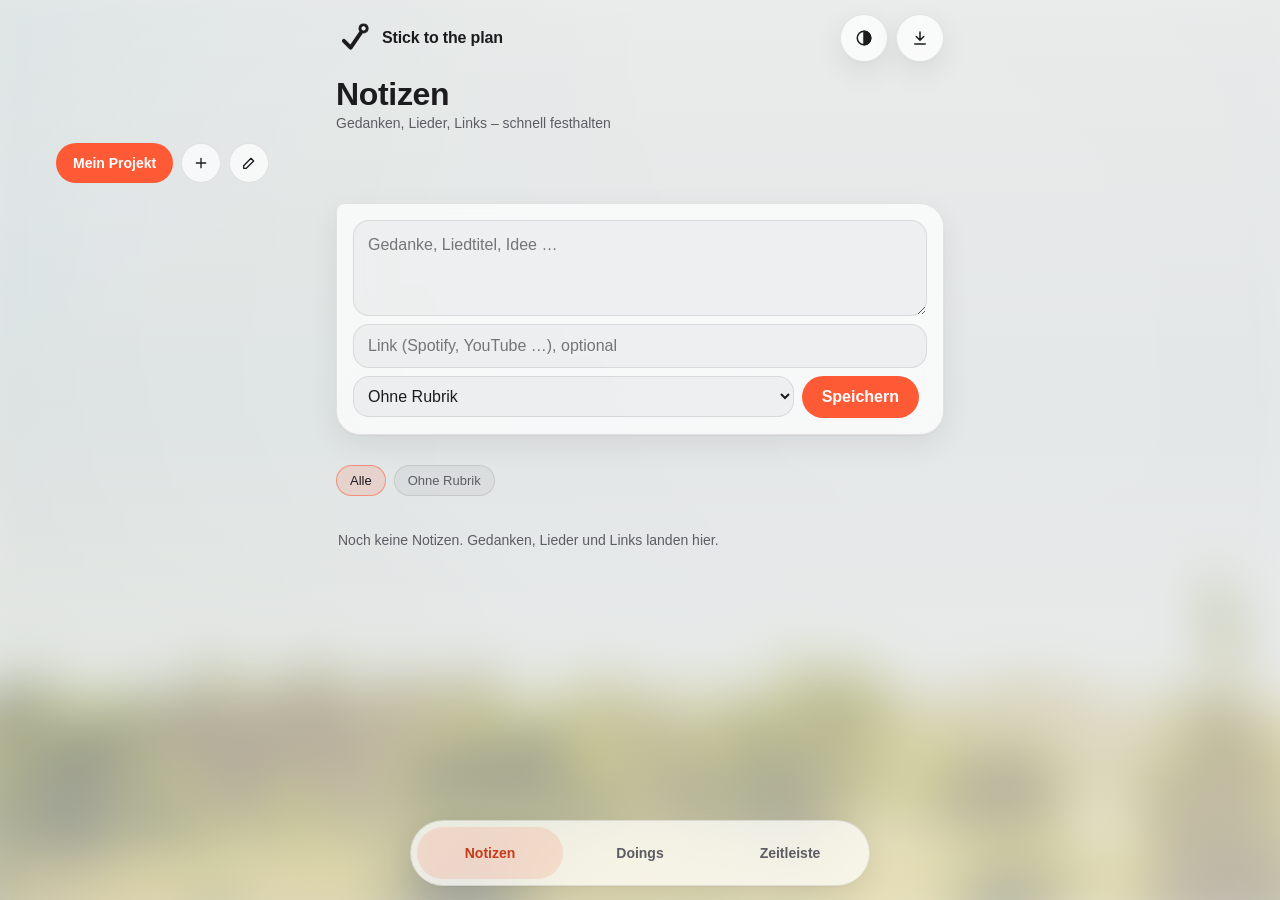
==== index.html @ 66e5b96c "Heller Hintergrund: nur der helle obere Bildteil (Fassung 2026-10-25-3) Co-Authored-By: Claude Opus " ====
<!doctype html>
<html lang="de" data-theme="light">
<head>
<meta charset="utf-8">
<meta name="viewport" content="width=device-width, initial-scale=1, viewport-fit=cover">
<meta name="theme-color" content="#f5f5f2" id="theme-color">
<title>Stick to the plan</title>
<meta name="description" content="Stick to the plan: Projekte, Doings mit Datum, Zeitleiste, Promts zum Kopieren und ein Denkbrett für Notizen, Lieder und Links. Alles bleibt auf dem Gerät.">
<link rel="manifest" href="./manifest.json">
<link rel="icon" href="./icon.svg" type="image/svg+xml">
<meta name="apple-mobile-web-app-capable" content="yes">
<meta name="apple-mobile-web-app-title" content="Stick to the plan">
<!-- ?v= gehört zu FASSUNG in sw.js: bei jeder neuen Fassung beide ändern -->
<link rel="stylesheet" href="./app.css?v=2026-10-25-3">
</head>
<body>
<div class="glas-bg" aria-hidden="true"><i></i></div>

<header class="kopf">
  <div class="marke-zeile">
    <div class="logo">
      <svg viewBox="0 0 64 64" aria-hidden="true">
        <path class="logo-form" d="M14 37 L26 49 L44 23" fill="none" stroke="currentColor" stroke-width="7" stroke-linecap="round" stroke-linejoin="round"/>
        <circle class="logo-form" cx="49" cy="15" r="8" fill="currentColor"/>
        <circle class="logo-haken" cx="49" cy="15" r="2.8"/>
      </svg>
      <span>Stick to the plan</span>
    </div>
    <div class="kopf-knoepfe">
      <button type="button" class="rund" id="btn-thema" data-aktion="thema"></button>
      <button type="button" class="rund" data-aktion="sichern" aria-label="Sichern und teilen" title="Sichern und teilen"></button>
    </div>
  </div>
  <div class="kopf-bereich">
    <button type="button" class="rund zurueck" id="btn-zurueck" data-aktion="zurueck" aria-label="Zurück zu Notizen" hidden></button>
    <div class="kopf-text">
      <h1 id="kopf-titel">Notizen</h1>
      <p id="kopf-unter">Gedanken, Lieder, Links – schnell festhalten</p>
    </div>
  </div>
</header>

<div class="projekte-zeile" id="projekte-leiste"></div>

<main class="layout" id="app"></main>

<nav class="tabs" aria-label="Bereiche">
  <div class="pille">
    <button type="button" class="reiter" data-aktion="ansicht" data-wert="notizen">Notizen</button>
    <button type="button" class="reiter" data-aktion="ansicht" data-wert="doings">Doings</button>
    <button type="button" class="reiter" data-aktion="ansicht" data-wert="zeit">Zeitleiste</button>
  </div>
</nav>

<div class="sheet-root" id="sheet" hidden></div>

<script src="./daten.js?v=2026-10-25-3"></script>
<script src="./kern.js?v=2026-10-25-3"></script>
<script src="./app.js?v=2026-10-25-3"></script>
</body>
</html>
---- app.css ----
/* Doings – Aussehen. Dunkel und Hell wie BLOC (Layout „New“): ruhige Flächen, Glas mit Blur,
   kleine Ecke oben links, orange Akzent nur für Hauptaktionen. Farben kommen ausschließlich aus den Tokens unten. */

:root{
  color-scheme: light;
  --bg:#f5f5f2;
  --surface:rgba(255,255,255,.72);
  --surface-2:rgba(20,20,24,.04);
  --fest:#fbfbf9;
  --border:rgba(20,20,24,.1);
  --text:#1c1c1e;
  --text-dim:#5c5c63;
  --accent:#ff5a36;
  --accent-ink:#c93a1a;
  --accent-text:#ffffff;
  --gefahr:#c8242b;
  --erledigt:#8e8e93;
  --radius:24px;
  --ecke:8px;
  --blur:blur(18px) saturate(140%);
  --schatten:0 1px 2px rgba(0,0,0,.05), 0 10px 30px rgba(0,0,0,.07);
  --glas-blob:.3;
}
:root[data-theme="dark"]{
  color-scheme: dark;
  --bg:#121214;
  --surface:rgba(34,34,38,.6);
  --surface-2:rgba(255,255,255,.05);
  --fest:#1c1c20;
  --border:rgba(255,255,255,.1);
  --text:#f2f2f2;
  --text-dim:#a2a2a8;
  --accent:#ff6b47;
  --accent-ink:#ff8a6b;
  --accent-text:#1a1005;
  --gefahr:#ff5c60;
  --erledigt:#7c7c84;
  --schatten:0 1px 2px rgba(0,0,0,.3), 0 12px 32px rgba(0,0,0,.35);
  --glas-blob:.2;
}

*{ box-sizing:border-box; -webkit-tap-highlight-color:transparent; }
[hidden]{ display:none !important; }
html, body{ min-height:100%; }
body{
  margin:0;
  background:var(--bg);
  color:var(--text);
  font-family:-apple-system,BlinkMacSystemFont,"Segoe UI",Roboto,Helvetica,Arial,sans-serif;
  -webkit-font-smoothing:antialiased;
  overscroll-behavior-y:none;
  padding-top:env(safe-area-inset-top);
}
button, input, select, textarea{ font:inherit; color:inherit; }
button{ cursor:pointer; }
:focus-visible{ outline:2px solid var(--accent); outline-offset:2px; }
h1, h2, h3{ margin:0; letter-spacing:-.01em; }
svg{ width:18px; height:18px; fill:none; stroke:currentColor; stroke-width:2; stroke-linecap:round; stroke-linejoin:round; flex:none; }

/* ---------- Hintergrund: weiche Farbflächen hinter dem Glas ---------- */
/* Dunkel: das Standardfoto aus BLOC. Hell: Pexels-Foto 10955817 (Pexels-Lizenz), nur der obere, helle Teil (Himmel und Baumreihe). Beide geblurrt wie in BLOC, das helle kaum abgedunkelt. */
.glas-bg{ position:fixed; inset:0; z-index:-1; overflow:hidden; pointer-events:none; background:var(--bg); }
.glas-bg i{
  position:absolute; inset:-40px;
  background:url("img/dunkel-hintergrund.jpg") center/cover no-repeat;
  filter:blur(11px) brightness(.52) saturate(1.25);
}
.glas-bg::after{ content:""; position:absolute; inset:0; background:rgba(8,10,14,.2); }
:root[data-theme="light"] .glas-bg i{
  background-image:url("img/hell-hintergrund.jpg");
  background-position:center bottom;
  filter:blur(26px) brightness(.92) saturate(1.2);
}
:root[data-theme="light"] .glas-bg::after{
  background:linear-gradient(180deg, rgba(245,245,242,.44), rgba(245,245,242,.2) 45%, rgba(245,245,242,.6));
}

/* ---------- Kopf ---------- */
.kopf{
  max-width:1200px; margin:0 auto;
  padding:22px 16px 10px;
  display:flex; align-items:flex-end; justify-content:space-between; gap:12px;
}
.kopf h1{ font-size:34px; font-weight:800; }
.kopf p{ margin:2px 0 0; color:var(--text-dim); font-size:14px; }
.kopf-knoepfe{ display:flex; gap:8px; }
.rund{
  width:48px; height:48px; padding:0; border-radius:50%;
  display:grid; place-items:center;
  border:1px solid var(--border); background:var(--surface); color:var(--text);
  box-shadow:var(--schatten);
  -webkit-backdrop-filter:var(--blur); backdrop-filter:var(--blur);
}
.rund:active{ transform:scale(.94); }

/* ---------- Projekte: Leiste oben, Chips wie Pillen ---------- */
.projekte-zeile{ max-width:1200px; margin:0 auto; padding:0 16px; }
.projekte{ display:flex; gap:8px; overflow-x:auto; padding:6px 0 14px; scrollbar-width:none; }
.projekte::-webkit-scrollbar{ display:none; }
.projekt-chip{
  flex:none; display:inline-flex; align-items:center; justify-content:center;
  min-height:40px; padding:8px 16px; border-radius:999px;
  border:1px solid var(--border); background:var(--surface); color:var(--text-dim);
  font-size:14px; font-weight:600; white-space:nowrap;
  -webkit-backdrop-filter:var(--blur); backdrop-filter:var(--blur);
}
.projekt-chip svg{ width:16px; height:16px; }
.projekt-chip[aria-pressed="true"]{
  color:var(--accent-text); background:var(--accent); border-color:transparent;
}
.projekt-chip.plus{ width:40px; padding:0; color:var(--text); }

/* ---------- Zeitleiste als Fläche, die von rechts hereinwischt ---------- */
.zeit-panel{
  position:fixed; inset:0; z-index:45; overflow:auto;
  padding:calc(env(safe-area-inset-top) + 18px) 16px 40px;
  background:color-mix(in srgb, var(--bg) 86%, transparent);
  -webkit-backdrop-filter:var(--blur); backdrop-filter:var(--blur);
  transform:translateX(100%); visibility:hidden;
  transition:transform .32s cubic-bezier(.2,.8,.2,1), visibility .32s;
}
.zeit-panel.offen{ transform:none; visibility:visible; }
.zeit-panel > *{ max-width:640px; margin-left:auto; margin-right:auto; }
.zeit-kopf{ display:flex; align-items:center; justify-content:space-between; margin-bottom:12px; }
.zeit-kopf h2{ font-size:28px; font-weight:800; }
.zeit-modus{ display:flex; gap:8px; margin-bottom:8px; }
.zeit-strahl{ position:relative; min-height:60vh; padding:8px 0 40px; touch-action:pan-y; }
.zeit-strahl .leer{ padding-left:20px; }
.ze-pfeile{ display:flex; gap:2px; }
.meilenstein-ze .ze-knopf{ border-color:color-mix(in srgb, var(--accent) 45%, transparent); }
.meilenstein-ze .ze-art{ color:var(--accent-ink); }
.tag.ohne .punkt{ border-style:dashed; }

/* ---------- Zeitleiste: schmale Linie, kleine Punkte je Tag ---------- */
.zeit{ list-style:none; margin:0; padding:0 0 0 4px; border-left:1px solid var(--border); }
.tag{ position:relative; padding:0 0 18px 20px; }
.tag:last-child{ padding-bottom:4px; }
.tag-kopf{ display:flex; align-items:center; gap:8px; margin-bottom:8px; font-size:14px; font-weight:700; }
.tag-kopf .punkt{
  position:absolute; left:-5px; top:3px; width:9px; height:9px; border-radius:50%;
  background:var(--surface); border:2px solid var(--text-dim);
}
.tag.heute .punkt{ background:var(--accent); border-color:var(--accent); }
.tag.vergangen{ opacity:.6; }
.tag-liste{ list-style:none; margin:0; padding:0; display:grid; gap:6px; }
.ze-knopf{
  width:100%; display:flex; align-items:baseline; gap:10px; text-align:left;
  padding:8px 12px; border-radius:14px; border:1px solid var(--border); background:var(--surface-2); color:var(--text);
}
.ze-art{ flex:none; font-size:11px; font-weight:700; letter-spacing:.06em; text-transform:uppercase; color:var(--text-dim); min-width:44px; }
.ze.fertig .ze-knopf > span:last-child{ text-decoration:line-through; color:var(--erledigt); }
.notiz-ze .ze-knopf{ border-style:dashed; }

/* ---------- Aufbau: Doings links, Notizen rechts (ab 960 px) ---------- */
.layout{
  max-width:1200px; margin:0 auto;
  padding:6px 16px 130px;
  display:grid; gap:16px; grid-template-columns:minmax(0,1fr);
}
@media (min-width:960px){
  .layout{ grid-template-columns:minmax(0,1fr) 380px; align-items:start; padding-bottom:48px; }
  .notiz-spalte{ display:block; position:sticky; top:16px; max-height:calc(100vh - 32px); overflow:auto; }
  .nur-schmal{ display:none; }
}

/* ---------- Karten (Glas) ---------- */
.karte{
  background:var(--surface);
  border:1px solid var(--border);
  border-radius:var(--radius);
  border-top-left-radius:var(--ecke);
  box-shadow:var(--schatten);
  -webkit-backdrop-filter:var(--blur); backdrop-filter:var(--blur);
}
.abschnitt-kopf{
  width:100%; display:flex; align-items:center; gap:12px;
  padding:20px 20px 16px; border:0; background:none; text-align:left;
}
.abschnitt-kopf h2{ font-size:24px; font-weight:800; }
.kopf-text{ flex:1; min-width:0; }
.kopf-text small, .notiz-kopf small{ display:block; margin-top:2px; color:var(--text-dim); font-size:13px; }
.chev{ width:20px; height:20px; color:var(--text-dim); transition:transform .2s ease; }
[aria-expanded="false"] > .chev{ transform:rotate(-90deg); }
.abschnitt-body{ padding:0 18px 18px; }

/* ---------- Formulare und Knöpfe ---------- */
input, select, textarea{
  width:100%; min-width:0;
  padding:12px 14px; border-radius:16px;
  border:1px solid var(--border); background:var(--surface-2);
}
textarea{ resize:vertical; min-height:74px; line-height:1.45; }
label{ display:grid; gap:6px; font-size:13px; color:var(--text-dim); }
.schnell{ display:grid; gap:8px; margin-bottom:12px; }
@media (min-width:600px){ .schnell{ grid-template-columns:minmax(0,1fr) 180px auto; } }
.knopf{
  border:0; border-radius:999px; padding:12px 20px;
  background:var(--accent); color:var(--accent-text); font-weight:700; white-space:nowrap;
}
.knopf:active{ transform:scale(.97); }
.knopf-zweit{ background:var(--surface-2); color:var(--text); border:1px solid var(--border); }
.klein{ border:0; background:none; padding:6px 8px; border-radius:10px; color:var(--text-dim); font-size:13px; }
.klein:hover{ color:var(--text); }
.gefahr{ color:var(--gefahr); }
.werkzeug, .chips{ display:flex; flex-wrap:wrap; gap:8px; margin:0 0 12px; }
.chip{
  padding:7px 13px; border-radius:999px; font-size:13px;
  border:1px solid var(--border); background:var(--surface-2); color:var(--text-dim);
}
.chip[aria-pressed="true"]{
  color:var(--text);
  background:color-mix(in srgb, var(--accent) 14%, transparent);
  border-color:color-mix(in srgb, var(--accent) 55%, transparent);
}
.marke{
  font-style:normal; font-size:11px; font-weight:700; letter-spacing:.06em; text-transform:uppercase;
  color:var(--accent-ink); padding:2px 8px; border-radius:999px;
  border:1px solid color-mix(in srgb, var(--accent) 45%, transparent);
}
.leer, .hinweis{ margin:6px 2px; color:var(--text-dim); font-size:14px; line-height:1.5; }
.fehler{ margin:0; color:var(--gefahr); font-size:13px; }
/* App weitergeben (im Sheet „Sichern und teilen“) */
.teilen-titel{ margin:18px 2px 0; font-size:15px; }
.app-link{ margin:4px 2px 10px; padding:10px 12px; border-radius:var(--ecke); background:var(--surface-2); border:1px solid var(--border); font-size:13px; word-break:break-all; user-select:all; }
.spacer{ flex:1; }

/* ---------- Doings nach Rubriken ---------- */
.rubrik{ margin-top:14px; }
.rubrik-kopf{ display:flex; align-items:center; gap:6px; }
.rubrik-auf{
  flex:1; min-width:0; display:flex; align-items:center; gap:10px;
  padding:6px 2px; border:0; background:none; text-align:left;
  font-size:15px; font-weight:700; color:var(--text);
}
.rubrik-auf .chev{ width:16px; height:16px; }
.zaehl{ margin-left:auto; font-size:13px; font-weight:500; color:var(--text-dim); }
.doings{ list-style:none; margin:0; padding:0; display:grid; gap:8px; }
.doing{
  display:flex; align-items:flex-start; gap:12px;
  padding:12px 14px; border-radius:18px;
  border:1px solid var(--border); background:var(--surface-2);
}
.haken{
  flex:none; width:26px; height:26px; padding:0; border-radius:50%;
  display:grid; place-items:center;
  border:2px solid var(--text-dim); background:none;
}
.haken svg{ width:14px; height:14px; stroke-width:3; }
.haken[aria-pressed="true"]{ background:var(--accent); border-color:var(--accent); color:var(--accent-text); }
.doing-text{
  flex:1; min-width:0; display:grid; gap:3px; justify-items:start;
  padding:0; border:0; background:none; text-align:left; color:var(--text); overflow-wrap:anywhere;
}
.doing-text small{ color:var(--text-dim); font-size:13px; white-space:pre-wrap; }
.fertig .doing-text > span{ color:var(--erledigt); text-decoration:line-through; }

/* ---------- Notizen (Denkbrett) ---------- */
@media (max-width:959px){ .notiz-spalte{ display:none; } }
.notiz-kopf{ padding:20px 20px 0; }
.notiz-kopf h2{ font-size:24px; font-weight:800; }
.notiz-inhalt{ padding:16px 20px 20px; }
.notiz-form{ display:grid; gap:8px; margin-bottom:14px; }
.notiz-form .zeile{ display:grid; grid-template-columns:minmax(0,1fr) auto; gap:8px; }
.notiz-liste{ list-style:none; margin:0; padding:0; display:grid; gap:10px; }
.notiz-karte{
  padding:14px; border-radius:18px;
  border:1px solid var(--border); background:var(--surface-2);
}
.notiz-karte p{ margin:0 0 10px; white-space:pre-wrap; overflow-wrap:anywhere; line-height:1.45; }
.notiz-fuss{ display:flex; flex-wrap:wrap; gap:6px; align-items:center; }
.linkmarke{
  padding:5px 11px; border-radius:999px; font-size:13px; font-weight:700; text-decoration:none;
  color:var(--text); background:var(--surface); border:1px solid var(--border);
}
.linkmarke.spotify{ border-color:rgba(30,215,96,.7); }
.linkmarke.youtube{ border-color:rgba(255,64,64,.7); }

/* ---------- Untere Leiste: Pille wie in BLOC ---------- */
.leiste{
  position:fixed; z-index:20; left:50%; transform:translateX(-50%);
  bottom:calc(14px + env(safe-area-inset-bottom));
  width:calc(100% - 28px); max-width:420px;
}
.pille{
  display:flex; gap:4px; padding:6px; border-radius:999px;
  border:1px solid var(--border); background:var(--surface); box-shadow:var(--schatten);
  -webkit-backdrop-filter:var(--blur); backdrop-filter:var(--blur);
}
.reiter{
  flex:1; padding:12px 8px; border:0; border-radius:999px;
  background:none; color:var(--text-dim); font-weight:600;
}
.reiter:hover{ color:var(--text); }
.reiter.aktiv{ color:var(--accent-ink); background:color-mix(in srgb, var(--accent) 11%, transparent); }

/* ---------- Fenster (Sheets) ---------- */
.sheet-root{ position:fixed; inset:0; z-index:50; }
.sheet-hinter{
  position:absolute; inset:0; background:rgba(0,0,0,.4);
  -webkit-backdrop-filter:blur(4px); backdrop-filter:blur(4px);
}
.sheet{
  position:absolute; left:0; right:0; bottom:0;
  max-height:90vh; overflow:auto;
  padding:18px 18px calc(18px + env(safe-area-inset-bottom));
  background:var(--fest); border:1px solid var(--border); border-bottom:0;
  border-radius:28px 28px 0 0; border-top-left-radius:var(--ecke);
  box-shadow:var(--schatten);
}
@media (min-width:700px){
  .sheet{
    left:50%; right:auto; top:50%; bottom:auto; transform:translate(-50%,-50%);
    width:min(640px, calc(100% - 32px)); max-height:88vh;
    border-bottom:1px solid var(--border); border-radius:28px; border-top-left-radius:var(--ecke);
  }
}
.sheet-kopf{ display:flex; align-items:center; gap:10px; margin-bottom:14px; }
.sheet-kopf h2{ flex:1; font-size:22px; font-weight:800; }
.sheet-body{ display:grid; gap:14px; }
.formular{ display:grid; gap:12px; }
.formular-knoepfe{ display:flex; flex-wrap:wrap; gap:8px; align-items:center; }
.promt{ padding:14px 0; border-top:1px solid var(--border); }
.promt h3{ font-size:16px; margin-bottom:4px; }
.promt p{ margin:0 0 10px; color:var(--text-dim); font-size:14px; line-height:1.5; white-space:pre-wrap; }
.promt-knoepfe{ display:flex; flex-wrap:wrap; gap:8px; }
.versteckt{ position:absolute; width:1px; height:1px; opacity:0; pointer-events:none; }

/* ---------- Ansichten-Leiste unten, Schnell-Eingaben, Zeitleiste von links nach rechts ---------- */
.layout{ grid-template-columns:minmax(0,1fr) !important; max-width:640px; }
.tabs{
  position:fixed; z-index:20; left:50%; transform:translateX(-50%);
  bottom:calc(14px + env(safe-area-inset-bottom));
  width:calc(100% - 28px); max-width:460px;
}
.tabs .pille{ padding:6px; }
.tabs .reiter{ display:flex; align-items:center; justify-content:center; min-height:52px; font-size:14px; }
.tabs .reiter.aktiv{ color:var(--accent-ink); background:color-mix(in srgb, var(--accent) 14%, transparent); }
.schnell-zeile{ display:grid; grid-template-columns:minmax(0,1fr) minmax(0,auto) auto; gap:8px; align-items:center; }
.schnell-zeile input[type="date"], .schnell-zeile select{ width:auto; min-width:0; padding:10px 10px; }
.zeit-schnell{ display:grid; gap:8px; margin:12px 0; }
.zeit-schnell .schnell-zeile{ grid-template-columns:minmax(0,auto) auto auto; }
.zeit-karte{ padding:16px 18px 18px; }
.zeit-modus{ display:flex; gap:8px; flex-wrap:wrap; margin-bottom:12px; }
.notiz-karte-gross{ padding:16px; margin-bottom:14px; }
.notiz-karte-gross .notiz-form{ margin:0; }
.faellig{ color:var(--accent-ink) !important; }

/* Zeitleiste horizontal: Strahl läuft von links nach rechts, Tage sind Spalten */
.zeit-strahl{ min-height:0; padding:8px 0 16px; overflow-x:auto; overflow-y:hidden; touch-action:pan-x pan-y; -webkit-overflow-scrolling:touch; }
.zeit-strahl .leer{ padding:0 4px; }
.zeit{
  display:flex; align-items:flex-start; gap:0;
  margin:0; padding:34px 18px 4px 4px;
  border-left:0; border-top:1px solid var(--border);
  min-width:max-content;
}
.tag{ position:relative; flex:none; width:188px; padding:0 14px 0 0; }
.tag:last-child{ padding-bottom:0; }
.tag .punkt{ position:absolute; left:-6px; top:-6px; }
.tag-kopf{ position:absolute; top:-34px; left:0; right:0; flex-direction:row; flex-wrap:nowrap; margin:0; white-space:nowrap; }
.tag-kopf time{ font-size:13px; }
.tag-kopf .marke{ margin-left:4px; }
.tag-liste{ margin-top:12px; }
.ze-knopf{ min-height:44px; }

/* Beschriftung der Zeitleiste sitzt über dem Strahl */
.zeit-strahl{ padding-top:40px; }
.zeit{ padding-top:0; }
.tag-kopf{ top:-30px; }

/* Promt-Auswahl im Doing-Formular */
.promt-auswahl{ display:flex; flex-wrap:wrap; gap:8px; }

/* Zeitleiste im Pin-Stil: Punkt als Pin auf dem Strahl, gestrichelte Verbindung zur Karte, Datum darüber */
.zeit{ border-top:2px solid color-mix(in srgb, var(--text) 18%, transparent); }
.zeit .tag{ padding-right:18px; }
.zeit .tag-kopf{ top:-40px; font-size:13px; color:var(--text-dim); }
.zeit .tag.heute .tag-kopf{ color:var(--text); }
.zeit .tag .punkt{
  top:31px; left:-9px; width:18px; height:18px; border-radius:50%;
  background:var(--fest); border:3px solid var(--text-dim);
  box-shadow:0 0 0 5px color-mix(in srgb, var(--bg) 70%, transparent);
}
.zeit .tag.heute .punkt{
  top:29px; left:-11px; width:22px; height:22px; background:var(--accent); border-color:var(--accent);
  box-shadow:0 0 0 6px color-mix(in srgb, var(--accent) 24%, transparent);
}
.zeit .tag.ohne .punkt{ border-style:dashed; background:none; }
.zeit .tag-liste{ position:relative; margin-top:22px; }
.zeit .tag-liste::before{
  content:""; position:absolute; left:0; top:-22px; height:22px;
  border-left:1px dashed color-mix(in srgb, var(--text) 30%, transparent);
}
.zeit .ze-knopf{ border-radius:16px; background:var(--surface); box-shadow:var(--schatten); }
.zeit .ze{ margin-left:0; }

/* Zeitleiste im Stil „Kreise auf dünner Linie“: Knoten auf der Mitte, Text abwechselnd oben und unten an dünnen Linien */
.zeit-strahl{ padding:0 0 8px; }
.zeit{ position:relative; height:460px; padding:0 24px; border-top:0; align-items:stretch; }
.zeit::before{
  content:""; position:absolute; left:0; right:0; top:50%; height:1px;
  background:color-mix(in srgb, var(--text) 40%, transparent);
}
.zeit .tag{ position:relative; width:230px; height:100%; padding:0 18px 0 0; }
.zeit .tag .punkt{
  position:absolute; top:50%; left:0; width:30px; height:30px; margin:-15px 0 0 -15px;
  border-radius:50%; background:var(--fest);
  border:1.5px solid color-mix(in srgb, var(--text) 55%, transparent);
  box-shadow:0 6px 18px rgba(0,0,0,.12);
}
.zeit .tag .punkt::after{
  content:""; position:absolute; inset:9px; border-radius:50%; background:var(--text-dim);
}
.zeit .tag.heute .punkt{ top:50%; left:0; width:34px; height:34px; margin:-17px 0 0 -17px; background:var(--accent); border-color:var(--accent); }
.zeit .tag.heute .punkt::after{ background:var(--accent-text); }
.zeit .tag.ohne .punkt{ border-style:dashed; }
.zeit .tag::after{
  content:""; position:absolute; left:0; width:1px;
  background:color-mix(in srgb, var(--text) 40%, transparent);
}
.zeit .tag.oben::after{ top:calc(50% - 120px); bottom:50%; }
.zeit .tag.unten::after{ top:50%; bottom:calc(50% - 100px); }

.zeit .tag.oben .tag-kopf{ top:calc(50% - 124px); bottom:auto; left:14px; right:0; font-size:20px; font-weight:700; }
.zeit .tag.unten .tag-kopf{ top:calc(50% + 100px); bottom:auto; left:14px; right:0; font-size:20px; font-weight:700; }
.zeit .tag.oben .tag-kopf time, .zeit .tag.unten .tag-kopf time{ font-size:20px; font-weight:700; }
.zeit .tag.oben .tag-liste, .zeit .tag.unten .tag-liste{ position:absolute; left:14px; right:0; margin:0; max-height:calc(50% - 170px); overflow-y:auto; }
.zeit .tag.oben .tag-liste{ top:calc(50% - 90px); }
.zeit .tag.unten .tag-liste{ top:calc(50% + 136px); }
.zeit .tag .tag-liste::before{ display:none; }
.zeit .tag.heute .tag-kopf time{ color:var(--accent-ink); }
.zeit .ze-knopf{ background:none; box-shadow:none; border:0; padding:6px 0; border-radius:0; }
.zeit .ze-art{ display:block; font-size:12px; }

/* Mehr Platz für die Karten, weniger Scrollen */
.zeit .tag.oben .tag-liste, .zeit .tag.unten .tag-liste{ max-height:calc(50% - 100px); }

/* Kopf: Logo oben links, darunter die Überschrift des Bereichs */
.kopf{ display:block; max-width:640px; padding:calc(env(safe-area-inset-top) + 14px) 16px 6px; }
.marke-zeile{ display:flex; align-items:center; justify-content:space-between; gap:12px; margin-bottom:14px; }
.logo{ display:flex; align-items:center; gap:10px; font-size:16px; font-weight:800; letter-spacing:-.01em; }
.logo svg{ width:36px; height:36px; flex:none; }
.kopf-bereich{ display:flex; align-items:center; gap:10px; }
.kopf-bereich .kopf-text{ min-width:0; }
.kopf-bereich h1{ font-size:32px; font-weight:800; }
.kopf-bereich .zurueck{ width:44px; height:44px; }

/* Logo einfarbig: voller Kreis in Textfarbe, Haken als Aussparung in Hintergrundfarbe (folgt Hell und Dunkel) */
.logo{ color:var(--text); }
.logo-haken{ fill:var(--bg); stroke:var(--bg); }
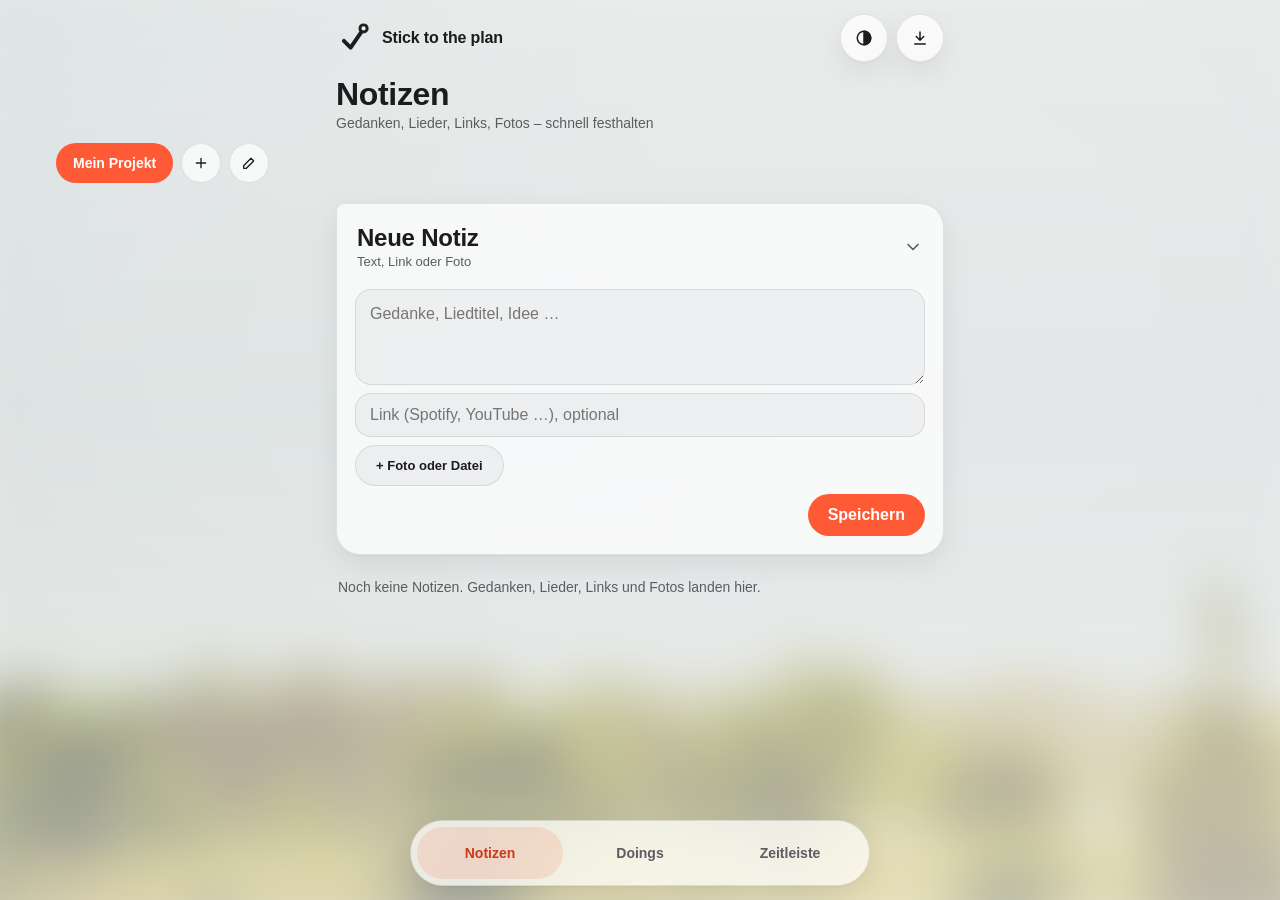
==== commit 7d8167e8: "Dateien, Teilen, Langdruck, Einklappen; Rubriken entfernt (Fassung 2026-10-26-1) - Fotos und Dateien" ====
--- a/index.html
+++ b/index.html
@@ -8,10 +8,11 @@
 <meta name="description" content="Stick to the plan: Projekte, Doings mit Datum, Zeitleiste, Promts zum Kopieren und ein Denkbrett für Notizen, Lieder und Links. Alles bleibt auf dem Gerät.">
 <link rel="manifest" href="./manifest.json">
 <link rel="icon" href="./icon.svg" type="image/svg+xml">
+<link rel="apple-touch-icon" href="./icon-180.png">
 <meta name="apple-mobile-web-app-capable" content="yes">
 <meta name="apple-mobile-web-app-title" content="Stick to the plan">
 <!-- ?v= gehört zu FASSUNG in sw.js: bei jeder neuen Fassung beide ändern -->
-<link rel="stylesheet" href="./app.css?v=2026-10-25-3">
+<link rel="stylesheet" href="./app.css?v=2026-10-26-1">
 </head>
 <body>
 <div class="glas-bg" aria-hidden="true"><i></i></div>
@@ -27,6 +28,7 @@
       <span>Stick to the plan</span>
     </div>
     <div class="kopf-knoepfe">
+      <button type="button" class="rund" id="btn-installieren" data-aktion="installieren" aria-label="Als App installieren" title="Als App installieren" hidden></button>
       <button type="button" class="rund" id="btn-thema" data-aktion="thema"></button>
       <button type="button" class="rund" data-aktion="sichern" aria-label="Sichern und teilen" title="Sichern und teilen"></button>
     </div>
@@ -54,8 +56,9 @@
 
 <div class="sheet-root" id="sheet" hidden></div>
 
-<script src="./daten.js?v=2026-10-25-3"></script>
-<script src="./kern.js?v=2026-10-25-3"></script>
-<script src="./app.js?v=2026-10-25-3"></script>
+<script src="./daten.js?v=2026-10-26-1"></script>
+<script src="./kern.js?v=2026-10-26-1"></script>
+<script src="./dateien.js?v=2026-10-26-1"></script>
+<script src="./app.js?v=2026-10-26-1"></script>
 </body>
 </html>
--- a/app.css
+++ b/app.css
@@ -192,7 +192,6 @@
 textarea{ resize:vertical; min-height:74px; line-height:1.45; }
 label{ display:grid; gap:6px; font-size:13px; color:var(--text-dim); }
 .schnell{ display:grid; gap:8px; margin-bottom:12px; }
-@media (min-width:600px){ .schnell{ grid-template-columns:minmax(0,1fr) 180px auto; } }
 .knopf{
   border:0; border-radius:999px; padding:12px 20px;
   background:var(--accent); color:var(--accent-text); font-weight:700; white-space:nowrap;
@@ -220,20 +219,12 @@
 .leer, .hinweis{ margin:6px 2px; color:var(--text-dim); font-size:14px; line-height:1.5; }
 .fehler{ margin:0; color:var(--gefahr); font-size:13px; }
 /* App weitergeben (im Sheet „Sichern und teilen“) */
+.install-schritte{ margin:8px 2px 4px; padding-left:22px; line-height:1.6; font-size:15px; }
 .teilen-titel{ margin:18px 2px 0; font-size:15px; }
 .app-link{ margin:4px 2px 10px; padding:10px 12px; border-radius:var(--ecke); background:var(--surface-2); border:1px solid var(--border); font-size:13px; word-break:break-all; user-select:all; }
 .spacer{ flex:1; }
 
-/* ---------- Doings nach Rubriken ---------- */
-.rubrik{ margin-top:14px; }
-.rubrik-kopf{ display:flex; align-items:center; gap:6px; }
-.rubrik-auf{
-  flex:1; min-width:0; display:flex; align-items:center; gap:10px;
-  padding:6px 2px; border:0; background:none; text-align:left;
-  font-size:15px; font-weight:700; color:var(--text);
-}
-.rubrik-auf .chev{ width:16px; height:16px; }
-.zaehl{ margin-left:auto; font-size:13px; font-weight:500; color:var(--text-dim); }
+/* ---------- Doings ---------- */
 .doings{ list-style:none; margin:0; padding:0; display:grid; gap:8px; }
 .doing{
   display:flex; align-items:flex-start; gap:12px;
@@ -341,8 +332,6 @@
 .zeit-schnell .schnell-zeile{ grid-template-columns:minmax(0,auto) auto auto; }
 .zeit-karte{ padding:16px 18px 18px; }
 .zeit-modus{ display:flex; gap:8px; flex-wrap:wrap; margin-bottom:12px; }
-.notiz-karte-gross{ padding:16px; margin-bottom:14px; }
-.notiz-karte-gross .notiz-form{ margin:0; }
 .faellig{ color:var(--accent-ink) !important; }
 
 /* Zeitleiste horizontal: Strahl läuft von links nach rechts, Tage sind Spalten */
@@ -435,6 +424,67 @@
 /* Mehr Platz für die Karten, weniger Scrollen */
 .zeit .tag.oben .tag-liste, .zeit .tag.unten .tag-liste{ max-height:calc(50% - 100px); }
 
+/* Einklappen: Pfeil rechts oben an jeder Notiz und jedem Doing */
+.karte-kopf{ display:flex; align-items:flex-start; gap:8px; }
+.karte-text{ flex:1; min-width:0; }
+.karte-text p.kurz{ margin:0; overflow:hidden; text-overflow:ellipsis; white-space:nowrap; }
+.falt{
+  flex:none; width:32px; height:32px; margin:-4px -6px 0 0; padding:0;
+  display:grid; place-items:center; border:0; border-radius:10px; background:none; color:var(--text-dim);
+}
+.falt:hover{ color:var(--text); }
+.falt .chev{ width:18px; height:18px; }
+.notiz-karte.eingeklappt{ padding-top:12px; padding-bottom:12px; }
+.notiz-karte.eingeklappt p{ margin:0; }
+
+/* Langdruck: Doings und Notizen sind nicht markierbar, damit das Menü ohne Textauswahl erscheint */
+.doing, .notiz-karte, .projekt-chip{ -webkit-user-select:none; user-select:none; -webkit-touch-callout:none; }
+
+/* Doing mit Details: Text oben, Dateien darunter */
+.doing-mitte{ flex:1; min-width:0; display:grid; gap:8px; justify-items:start; }
+.doing-mitte .doing-text{ width:100%; }
+
+/* Fotos und Dateien: Galerie in Doings und Notizen */
+.anhang-galerie{ list-style:none; margin:4px 0 0; padding:0; display:grid; grid-template-columns:repeat(auto-fill,minmax(96px,1fr)); gap:8px; width:100%; }
+.notiz-karte .anhang-galerie{ margin-bottom:10px; }
+.anhang{
+  display:flex; align-items:center; justify-content:center; min-height:64px; padding:6px 8px;
+  border-radius:14px; overflow:hidden; border:1px solid var(--border); background:var(--surface);
+  color:var(--text); text-decoration:none; font-size:13px;
+}
+.anhang.bild{ padding:0; min-height:0; aspect-ratio:1; }
+.anhang-bild{ display:block; width:100%; height:100%; object-fit:cover; }
+.anhang-name{ overflow-wrap:anywhere; text-align:center; }
+.anhang-chip{
+  display:inline-flex; align-items:center; gap:4px; max-width:100%;
+  padding:4px 6px 4px 12px; border-radius:999px; border:1px solid var(--border); background:var(--surface-2); font-size:13px;
+}
+.anhang-chip .anhang-name{ overflow:hidden; text-overflow:ellipsis; white-space:nowrap; }
+.wartend-liste{ display:flex; flex-wrap:wrap; gap:6px; }
+.wartend-liste:empty{ display:none; }
+.datei-knopf{ justify-self:start; cursor:pointer; }
+.anhang-bereich{ display:grid; gap:8px; }
+.bereich-titel{ font-size:13px; color:var(--text-dim); }
+.anhang-verwaltung{ list-style:none; margin:0; padding:0; display:grid; gap:6px; }
+.anhang-zeile{
+  display:flex; align-items:center; gap:8px; padding:8px 10px;
+  border-radius:14px; border:1px solid var(--border); background:var(--surface-2); font-size:14px;
+}
+.anhang-zeile .anhang-name{ flex:1; min-width:0; text-align:left; }
+
+/* Langdruck-Menü: große Zeilen, Löschen in Rot */
+.aktion-liste{ display:grid; gap:8px; }
+.aktion-liste button{
+  display:flex; align-items:center; gap:12px; width:100%; padding:14px 16px;
+  border:0; border-radius:16px; background:var(--surface-2); color:var(--text);
+  font-size:16px; font-weight:600; text-align:left;
+}
+.aktion-liste button.gefahr{ color:var(--gefahr); }
+
+/* Notizen-Eingabe einklappbar wie Doings */
+.notiz-eingabe .abschnitt-body{ padding-top:4px; }
+.notiz-eingabe .notiz-form{ margin-bottom:0; }
+
 /* Kopf: Logo oben links, darunter die Überschrift des Bereichs */
 .kopf{ display:block; max-width:640px; padding:calc(env(safe-area-inset-top) + 14px) 16px 6px; }
 .marke-zeile{ display:flex; align-items:center; justify-content:space-between; gap:12px; margin-bottom:14px; }
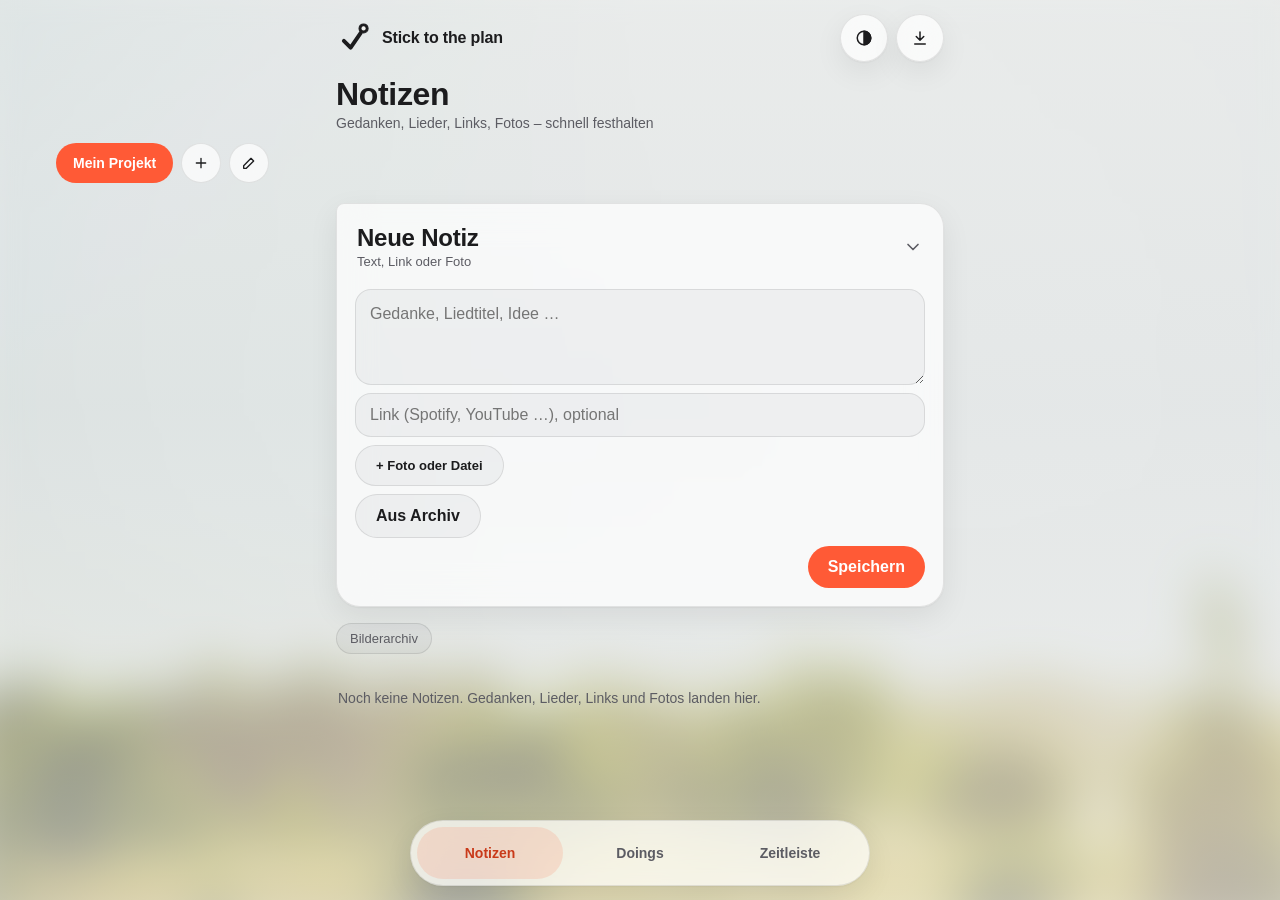
==== commit 6b5d0e62: "Bilderarchiv, Notizen-Breite, Zuordnung geteilter Notizen (Fassung 2026-10-26-2) - Bilderarchiv: Bil" ====
--- a/index.html
+++ b/index.html
@@ -12,7 +12,7 @@
 <meta name="apple-mobile-web-app-capable" content="yes">
 <meta name="apple-mobile-web-app-title" content="Stick to the plan">
 <!-- ?v= gehört zu FASSUNG in sw.js: bei jeder neuen Fassung beide ändern -->
-<link rel="stylesheet" href="./app.css?v=2026-10-26-1">
+<link rel="stylesheet" href="./app.css?v=2026-10-26-2">
 </head>
 <body>
 <div class="glas-bg" aria-hidden="true"><i></i></div>
@@ -56,9 +56,9 @@
 
 <div class="sheet-root" id="sheet" hidden></div>
 
-<script src="./daten.js?v=2026-10-26-1"></script>
-<script src="./kern.js?v=2026-10-26-1"></script>
-<script src="./dateien.js?v=2026-10-26-1"></script>
-<script src="./app.js?v=2026-10-26-1"></script>
+<script src="./daten.js?v=2026-10-26-2"></script>
+<script src="./kern.js?v=2026-10-26-2"></script>
+<script src="./dateien.js?v=2026-10-26-2"></script>
+<script src="./app.js?v=2026-10-26-2"></script>
 </body>
 </html>
--- a/app.css
+++ b/app.css
@@ -225,7 +225,7 @@
 .spacer{ flex:1; }
 
 /* ---------- Doings ---------- */
-.doings{ list-style:none; margin:0; padding:0; display:grid; gap:8px; }
+.doings{ list-style:none; margin:0; padding:0; display:grid; grid-template-columns:minmax(0,1fr); gap:8px; }
 .doing{
   display:flex; align-items:flex-start; gap:12px;
   padding:12px 14px; border-radius:18px;
@@ -252,7 +252,9 @@
 .notiz-inhalt{ padding:16px 20px 20px; }
 .notiz-form{ display:grid; gap:8px; margin-bottom:14px; }
 .notiz-form .zeile{ display:grid; grid-template-columns:minmax(0,1fr) auto; gap:8px; }
-.notiz-liste{ list-style:none; margin:0; padding:0; display:grid; gap:10px; }
+.notiz-liste{ list-style:none; margin:0; padding:0; display:grid; grid-template-columns:minmax(0,1fr); gap:10px; }
+.notiz-karte, .doing{ min-width:0; }
+.notiz-karte p, .doing-text{ overflow-wrap:anywhere; }
 .notiz-karte{
   padding:14px; border-radius:18px;
   border:1px solid var(--border); background:var(--surface-2);
@@ -474,6 +476,11 @@
 
 /* Langdruck-Menü: große Zeilen, Löschen in Rot */
 .aktion-liste{ display:grid; gap:8px; }
+
+/* Bilderarchiv: Kacheln mit Vorschau */
+.archiv-raster{ list-style:none; margin:0; padding:0; display:grid; grid-template-columns:repeat(auto-fill,minmax(110px,1fr)); gap:10px; }
+.archiv-kachel{ display:grid; gap:6px; min-width:0; }
+.archiv-knoepfe{ display:flex; flex-wrap:wrap; gap:4px; justify-content:space-between; }
 .aktion-liste button{
   display:flex; align-items:center; gap:12px; width:100%; padding:14px 16px;
   border:0; border-radius:16px; background:var(--surface-2); color:var(--text);
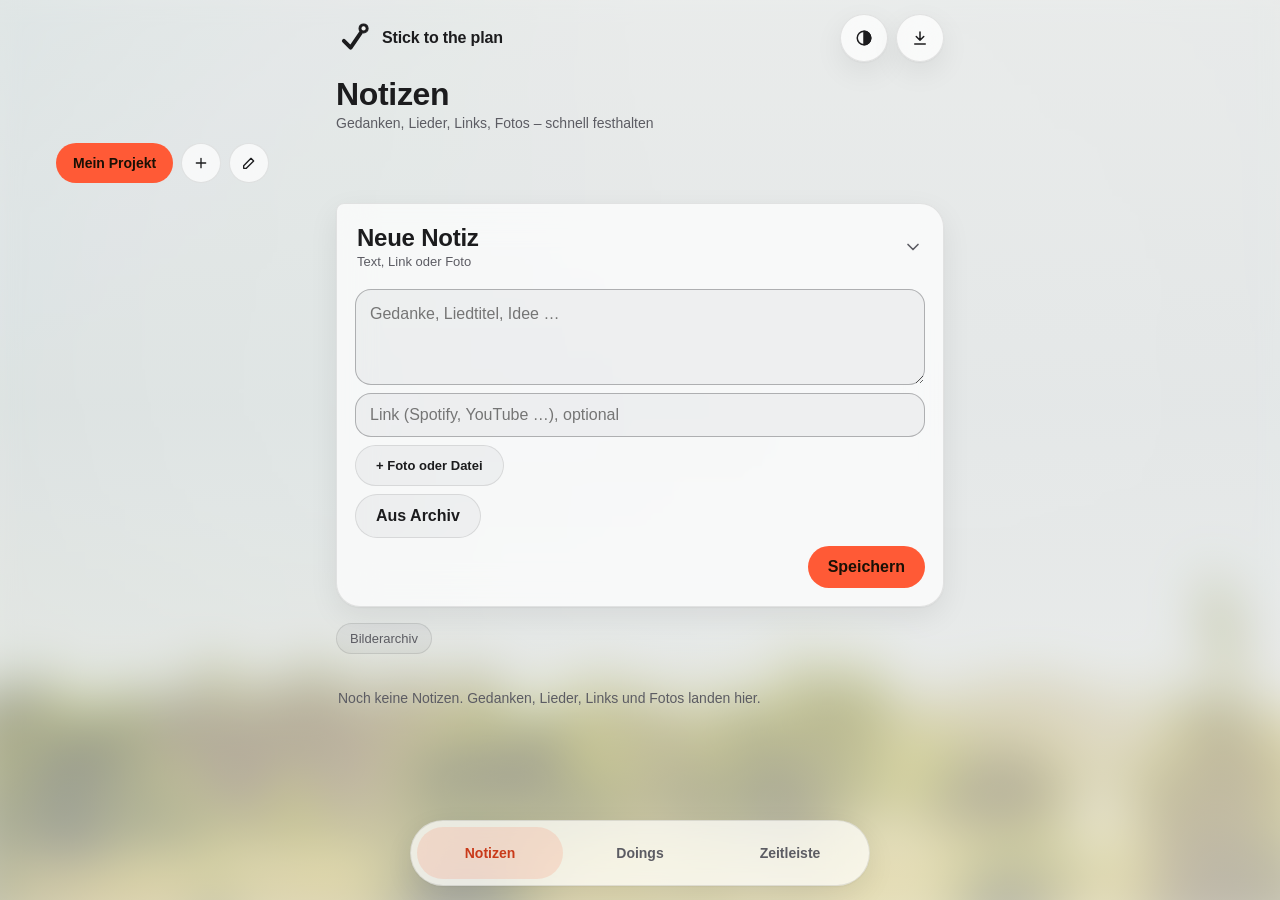
==== commit 8e0ce2f6: "Projekt-Menü (Nach vorn, verschieben, teilen), Prüfungen aus Fachberichten (Fassung 2026-10-27-3) - " ====
--- a/index.html
+++ b/index.html
@@ -12,7 +12,7 @@
 <meta name="apple-mobile-web-app-capable" content="yes">
 <meta name="apple-mobile-web-app-title" content="Stick to the plan">
 <!-- ?v= gehört zu FASSUNG in sw.js: bei jeder neuen Fassung beide ändern -->
-<link rel="stylesheet" href="./app.css?v=2026-10-26-2">
+<link rel="stylesheet" href="./app.css?v=2026-10-27-3">
 </head>
 <body>
 <div class="glas-bg" aria-hidden="true"><i></i></div>
@@ -56,9 +56,9 @@
 
 <div class="sheet-root" id="sheet" hidden></div>
 
-<script src="./daten.js?v=2026-10-26-2"></script>
-<script src="./kern.js?v=2026-10-26-2"></script>
-<script src="./dateien.js?v=2026-10-26-2"></script>
-<script src="./app.js?v=2026-10-26-2"></script>
+<script src="./daten.js?v=2026-10-27-3"></script>
+<script src="./kern.js?v=2026-10-27-3"></script>
+<script src="./dateien.js?v=2026-10-27-3"></script>
+<script src="./app.js?v=2026-10-27-3"></script>
 </body>
 </html>
--- a/app.css
+++ b/app.css
@@ -12,9 +12,9 @@
   --text-dim:#5c5c63;
   --accent:#ff5a36;
   --accent-ink:#c93a1a;
-  --accent-text:#ffffff;
+  --accent-text:#1a1005;
   --gefahr:#c8242b;
-  --erledigt:#8e8e93;
+  --erledigt:#6e6e75;
   --radius:24px;
   --ecke:8px;
   --blur:blur(18px) saturate(140%);
@@ -34,7 +34,7 @@
   --accent-ink:#ff8a6b;
   --accent-text:#1a1005;
   --gefahr:#ff5c60;
-  --erledigt:#7c7c84;
+  --erledigt:#8f8f97;
   --schatten:0 1px 2px rgba(0,0,0,.3), 0 12px 32px rgba(0,0,0,.35);
   --glas-blob:.2;
 }
@@ -505,3 +505,20 @@
 /* Logo einfarbig: voller Kreis in Textfarbe, Haken als Aussparung in Hintergrundfarbe (folgt Hell und Dunkel) */
 .logo{ color:var(--text); }
 .logo-haken{ fill:var(--bg); stroke:var(--bg); }
+
+/* Überläufe: lange Titel, Links und Wörter brechen um (Handybreite) */
+.sheet-kopf h2{ min-width:0; overflow-wrap:anywhere; }
+.ze-knopf > span:last-child{ min-width:0; overflow-wrap:anywhere; }
+.promt p, .hinweis, .leer{ overflow-wrap:anywhere; }
+
+/* Eingabezeile: Datum in eigener Zeile, die beiden Knöpfe teilen sich die nächste */
+.schnell-zeile, .zeit-schnell .schnell-zeile{ grid-template-columns:minmax(0,1fr) minmax(0,1fr); }
+.schnell-zeile input[type="date"]{ grid-column:1 / -1; width:100%; }
+.schnell-zeile .knopf{ min-width:0; overflow:hidden; text-overflow:ellipsis; white-space:normal; }
+
+/* Tippflächen: sichtbar bleibt alles gleich, die Trefferfläche wird größer */
+.haken, .falt, .klein{ position:relative; }
+.haken::after, .falt::after, .klein::after{ content:""; position:absolute; inset:-8px; }
+
+/* Eingabefelder mit erkennbarem Rand */
+input, select, textarea{ border-color:color-mix(in srgb, var(--text) 30%, transparent); }
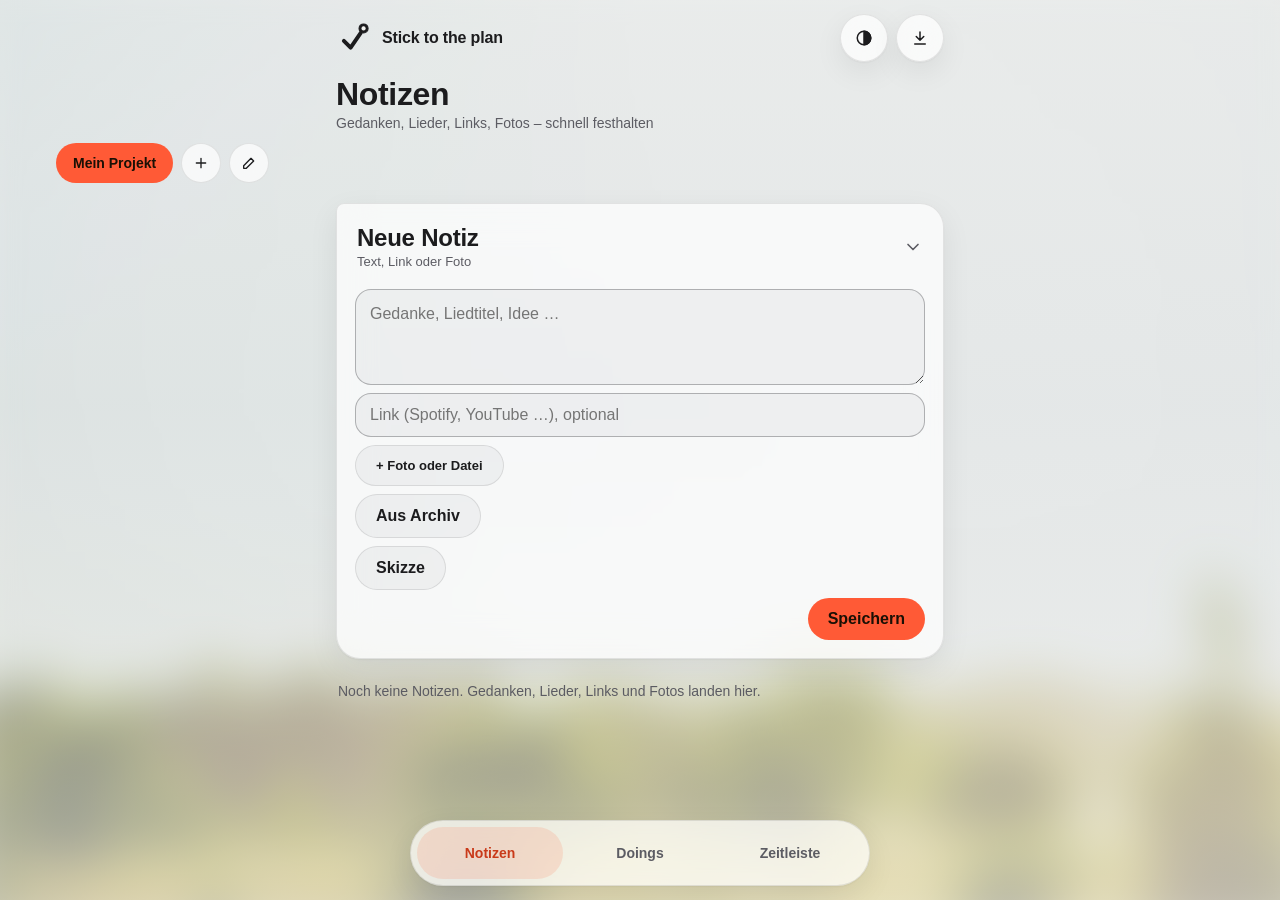
==== commit 5ae30b41: "Bilderarchiv ohne Doppelungen, Skizze, Rückgängig beim Abhaken, Prüfungen (Fassung 2026-10-28-6) - J" ====
--- a/index.html
+++ b/index.html
@@ -12,7 +12,7 @@
 <meta name="apple-mobile-web-app-capable" content="yes">
 <meta name="apple-mobile-web-app-title" content="Stick to the plan">
 <!-- ?v= gehört zu FASSUNG in sw.js: bei jeder neuen Fassung beide ändern -->
-<link rel="stylesheet" href="./app.css?v=2026-10-27-3">
+<link rel="stylesheet" href="./app.css?v=2026-10-28-6">
 </head>
 <body>
 <div class="glas-bg" aria-hidden="true"><i></i></div>
@@ -56,9 +56,9 @@
 
 <div class="sheet-root" id="sheet" hidden></div>
 
-<script src="./daten.js?v=2026-10-27-3"></script>
-<script src="./kern.js?v=2026-10-27-3"></script>
-<script src="./dateien.js?v=2026-10-27-3"></script>
-<script src="./app.js?v=2026-10-27-3"></script>
+<script src="./daten.js?v=2026-10-28-6"></script>
+<script src="./kern.js?v=2026-10-28-6"></script>
+<script src="./dateien.js?v=2026-10-28-6"></script>
+<script src="./app.js?v=2026-10-28-6"></script>
 </body>
 </html>
--- a/app.css
+++ b/app.css
@@ -477,6 +477,35 @@
 /* Langdruck-Menü: große Zeilen, Löschen in Rot */
 .aktion-liste{ display:grid; gap:8px; }
 
+/* Rückgängig-Hinweis nach dem Abhaken */
+.toast{
+  position:fixed; z-index:30; left:50%; transform:translateX(-50%);
+  bottom:calc(96px + env(safe-area-inset-bottom));
+  display:flex; align-items:center; gap:12px; max-width:calc(100% - 32px);
+  padding:6px 6px 6px 16px; border-radius:999px;
+  background:var(--fest); border:1px solid var(--border); box-shadow:var(--schatten);
+  font-size:14px;
+}
+.toast span{ min-width:0; overflow:hidden; text-overflow:ellipsis; white-space:nowrap; }
+.toast button{ flex:none; color:var(--accent-ink); font-weight:700; }
+
+/* Fälligkeitsdatum mit Kalender-Symbol */
+.doing-text .faellig{ display:inline-flex; align-items:center; gap:6px; }
+.doing-text .faellig.ueberfaellig{ font-weight:700; }
+.doing-text .faellig.ueberfaellig::after{ content:"überfällig"; margin-left:4px; padding:1px 7px; border-radius:999px; border:1px solid color-mix(in srgb, var(--accent) 55%, transparent); font-size:11px; text-transform:uppercase; letter-spacing:.06em; }
+.fertig .doing-text .faellig.ueberfaellig::after{ display:none; }
+.doing-text .faellig svg{ width:16px; height:16px; }
+
+/* Skizze: Werkzeuge, Farben, Stiftdicken und Zeichenfläche */
+.zeichen-leiste{ display:flex; flex-wrap:wrap; gap:8px; align-items:center; }
+.zeichen-farben{ display:flex; gap:8px; flex-wrap:wrap; }
+.farbe{ position:relative; width:40px; height:40px; padding:0; border-radius:50%; border:2px solid color-mix(in srgb, var(--text) 40%, transparent); cursor:pointer; }
+.farbe::after{ content:""; position:absolute; inset:-4px; }
+.farbe[aria-pressed="true"]{ outline:2px solid var(--accent); outline-offset:3px; }
+.zeichen-flaeche{ display:block; width:auto; max-width:100%; max-height:48vh; height:auto; aspect-ratio:4 / 5; margin:0 auto; border-radius:16px; border:1px solid var(--border); background:#ffffff; touch-action:none; }
+.doing-text .faellig{ flex-wrap:wrap; }
+.fertig .doing-text .faellig{ color:var(--erledigt) !important; }
+
 /* Bilderarchiv: Kacheln mit Vorschau */
 .archiv-raster{ list-style:none; margin:0; padding:0; display:grid; grid-template-columns:repeat(auto-fill,minmax(110px,1fr)); gap:10px; }
 .archiv-kachel{ display:grid; gap:6px; min-width:0; }
